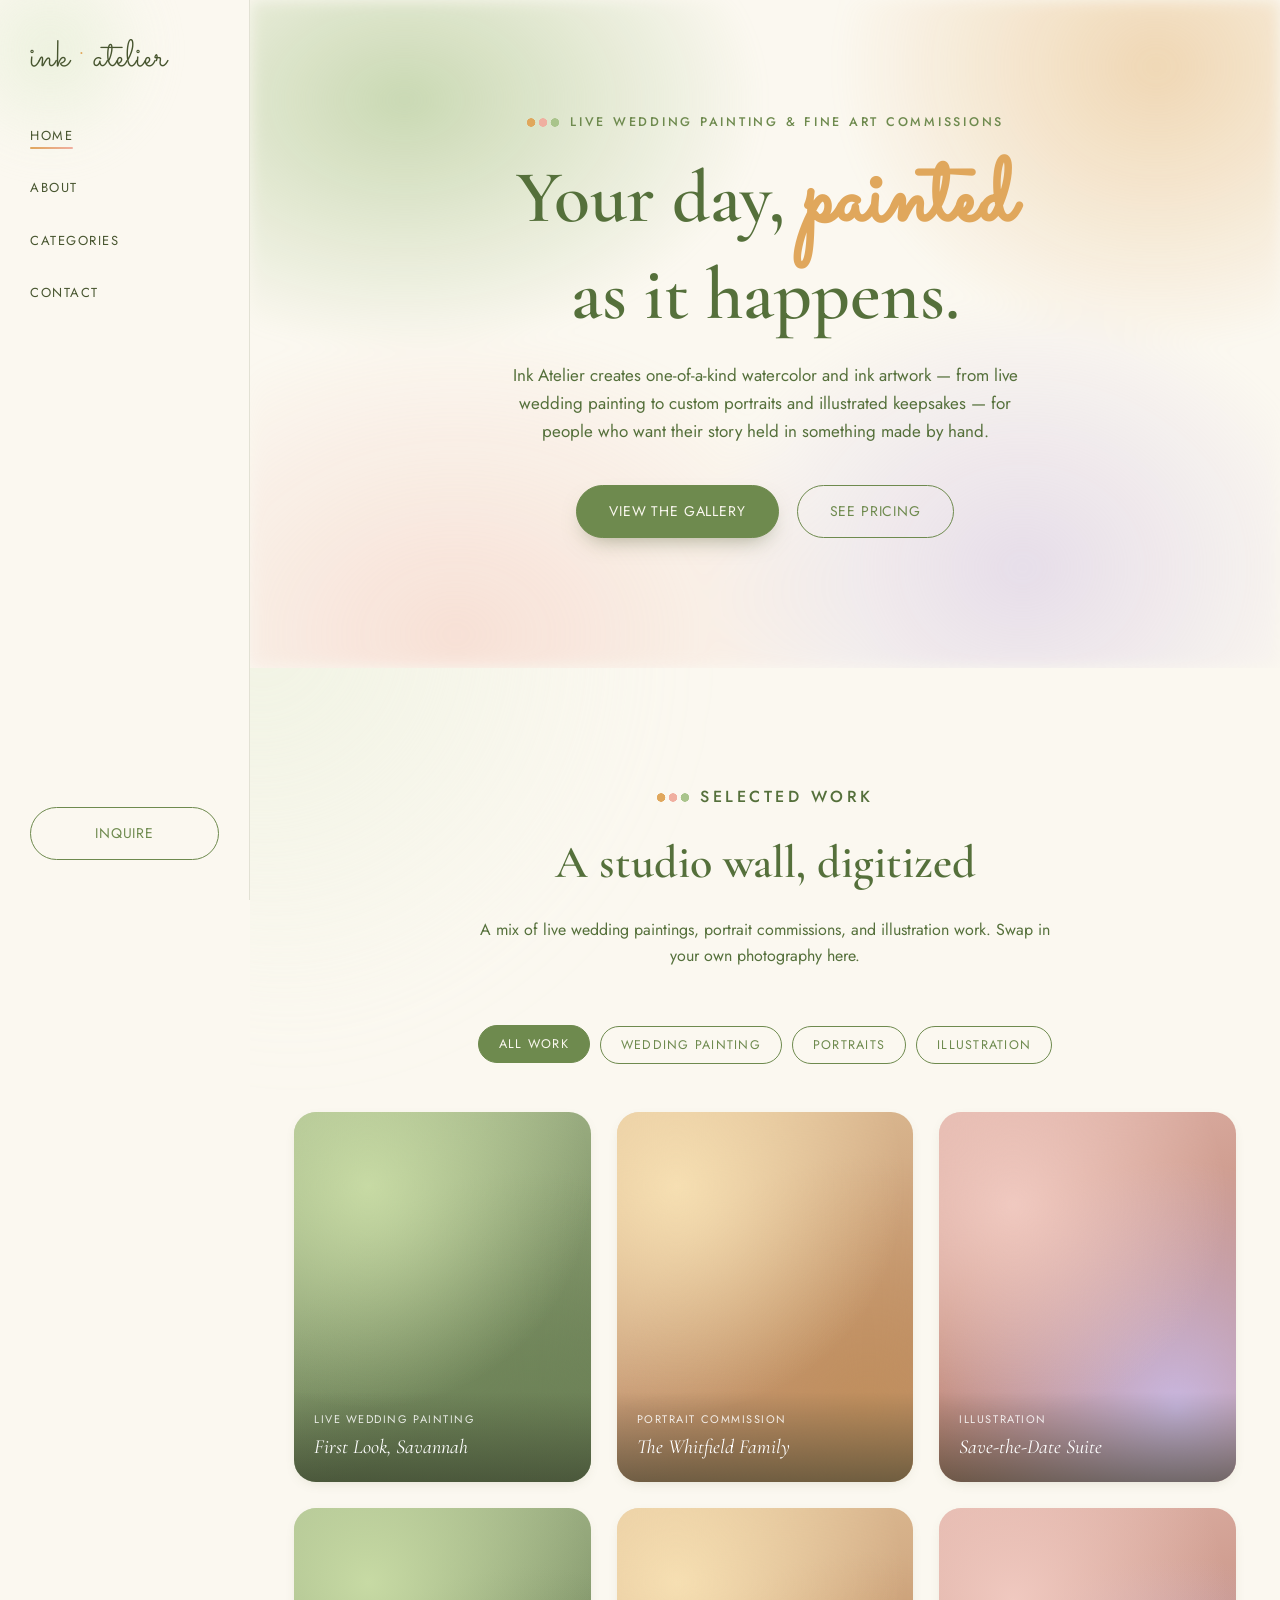
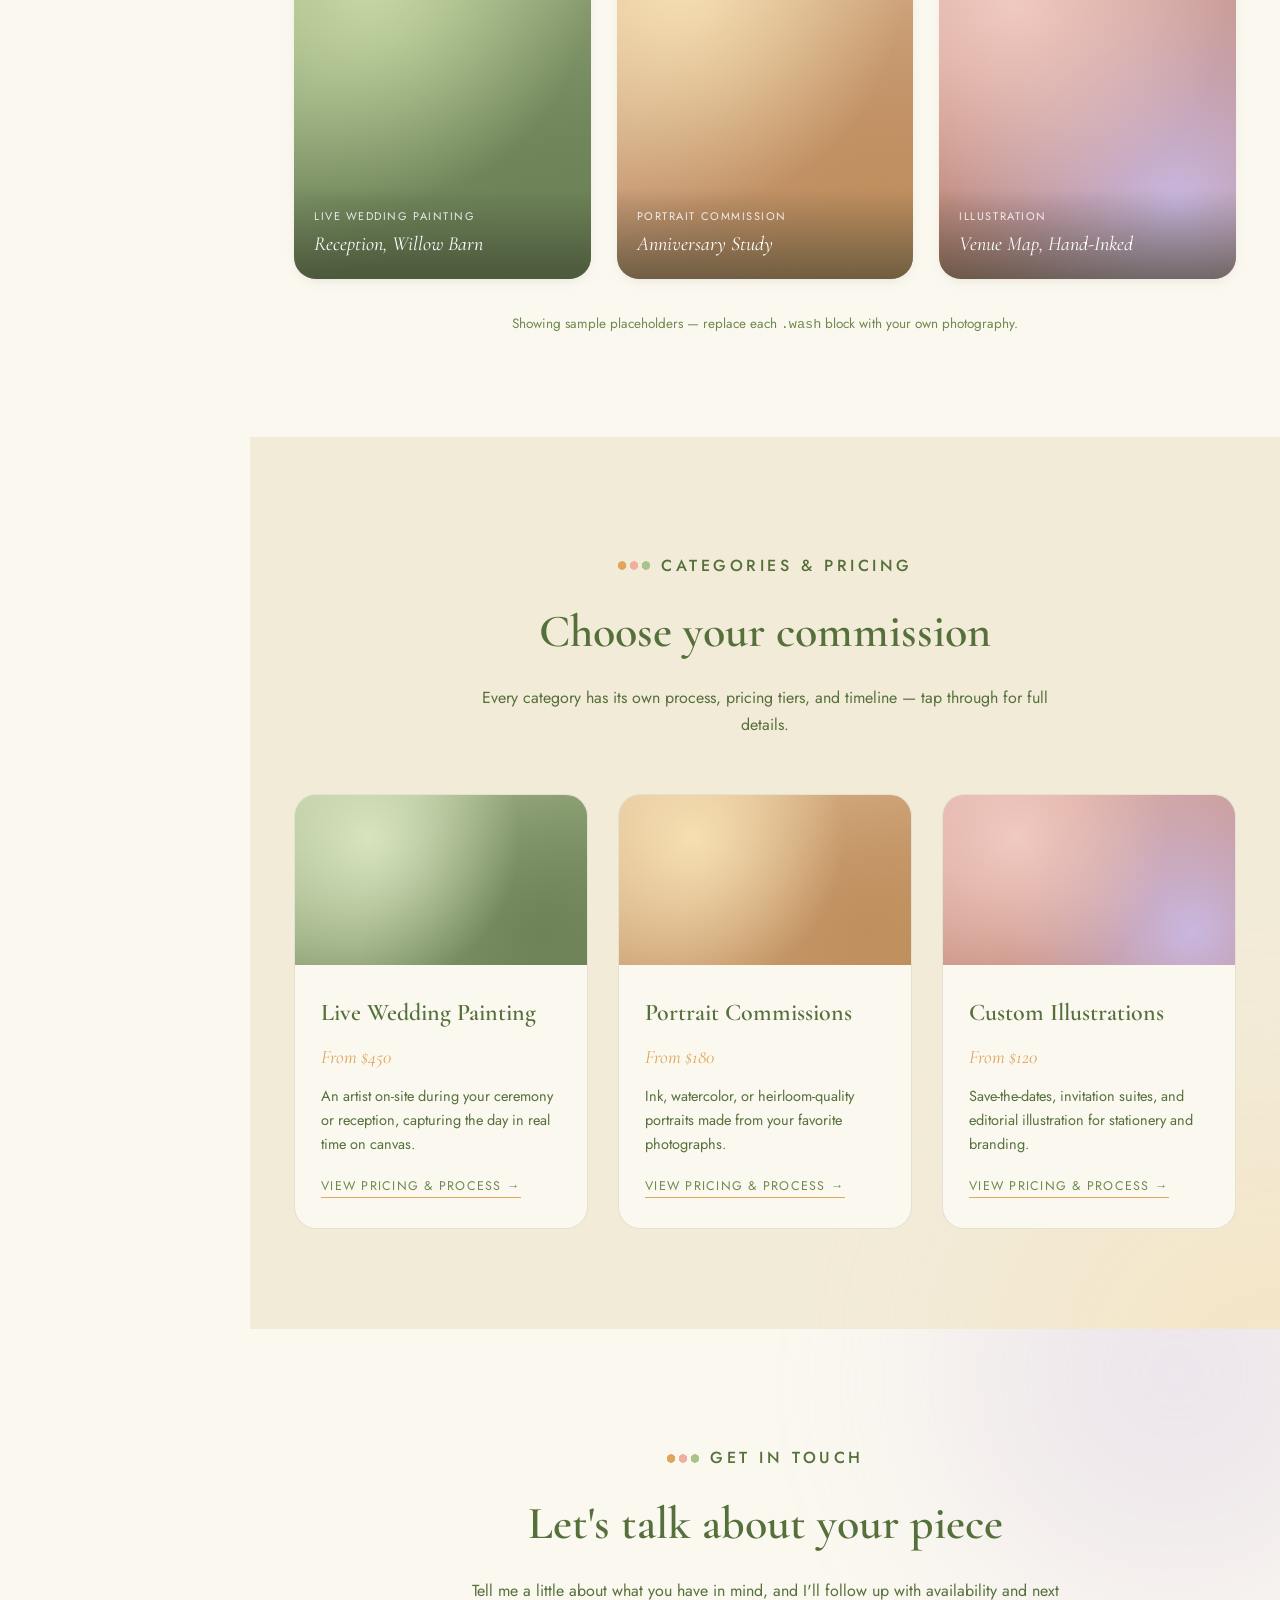
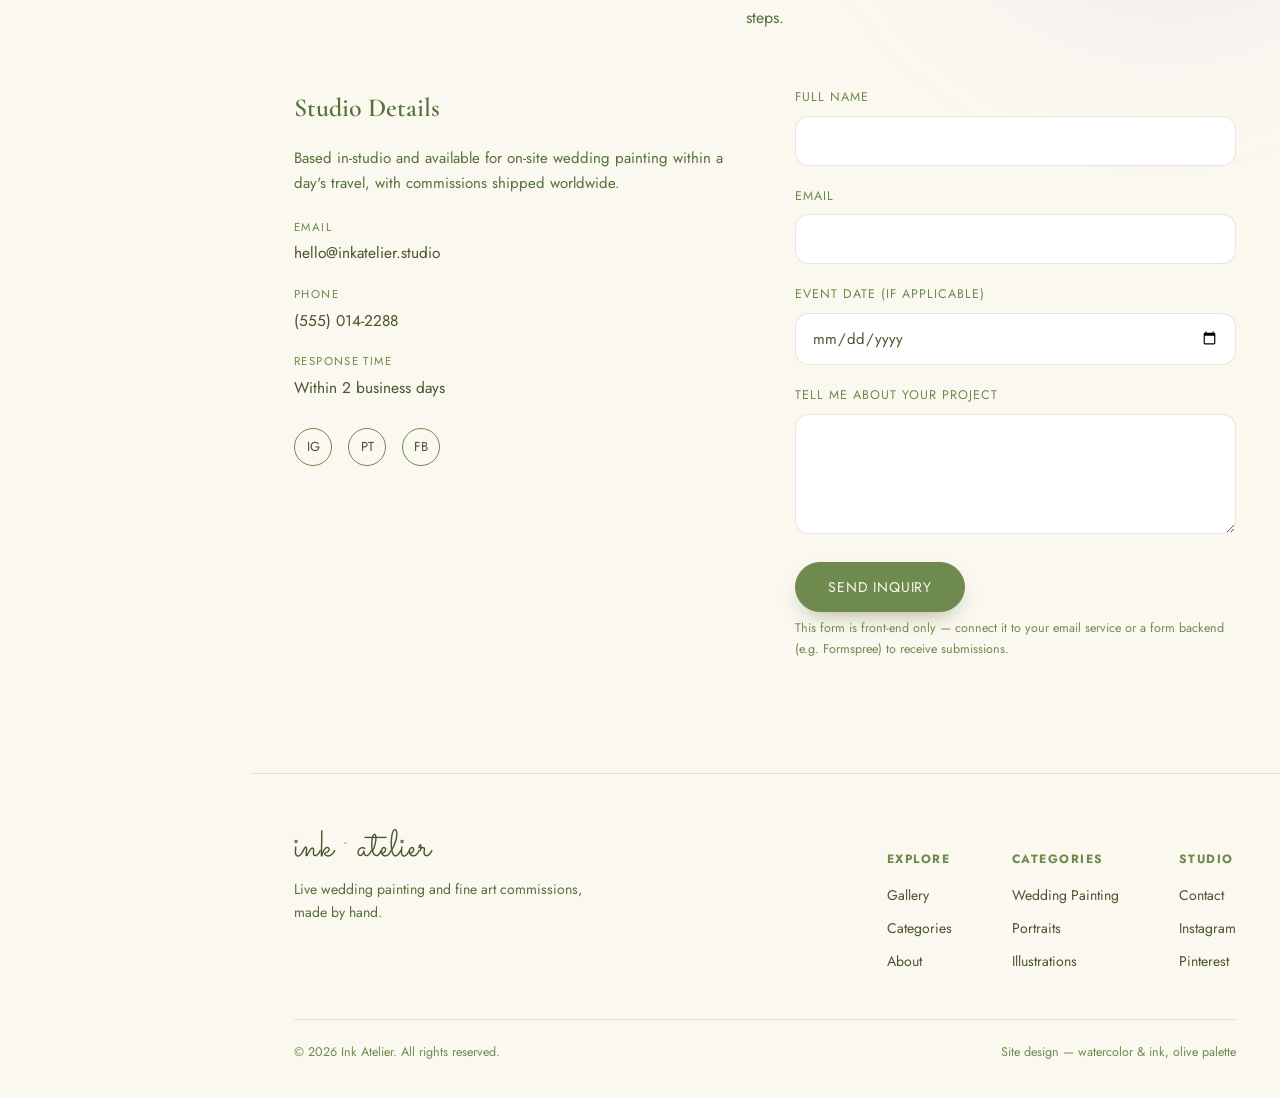
==== index.html @ d0fe0f0a "first pages" ====
<!DOCTYPE html>
<html lang="en">
<head>
<meta charset="UTF-8">
<meta name="viewport" content="width=device-width, initial-scale=1.0">
<title>Ink Atelier — Wedding Painting &amp; Custom Art Commissions</title>
<meta name="description" content="Live wedding painting and custom art commissions. Watercolor, portrait, and illustration work by Ink Atelier.">
<link rel="preconnect" href="https://fonts.googleapis.com">
<link rel="preconnect" href="https://fonts.gstatic.com" crossorigin>
<link href="https://fonts.googleapis.com/css2?family=Sacramento&family=Cormorant+Garamond:ital,wght@0,500;0,600;1,500;1,600&family=Jost:wght@400;500;600&display=swap" rel="stylesheet">
<link rel="stylesheet" href="style.css">
</head>
<body>

<nav class="site-nav">
  <div class="nav-top">
    <a href="index.html" class="logo">ink<span>&nbsp;·&nbsp;</span>atelier</a>
    <button class="nav-toggle" aria-label="Toggle menu" aria-expanded="false">
      <span></span><span></span><span></span>
    </button>
    <ul class="nav-links">
      <li><a href="index.html" class="active">Home</a></li>
      <li><a href="about.html">About</a></li>
      <li><a href="index.html#categories">Categories</a></li>
      <li><a href="index.html#contact">Contact</a></li>
    </ul>
  </div>
  <div class="nav-bottom">
    <a href="index.html#contact" class="btn btn-ghost nav-cta">Inquire</a>
  </div>
</nav>

<!-- ============ HERO ============ -->
<header class="hero">
  <div class="hero-wash"></div>
  <div class="wrap">
    <p class="eyebrow hero-eyebrow">Live Wedding Painting &amp; Fine Art Commissions</p>
    <h1>Your day, <span class="italic">painted</span><br>as it happens.</h1>
    <p class="lede">Ink Atelier creates one-of-a-kind watercolor and ink artwork — from live wedding painting to custom portraits and illustrated keepsakes — for people who want their story held in something made by hand.</p>
    <div class="hero-ctas">
      <a href="#gallery" class="btn btn-primary">View the Gallery</a>
      <a href="#categories" class="btn btn-ghost">See Pricing</a>
    </div>
  </div>
</header>

<!-- ============ GALLERY ============ -->
<section class="section" id="gallery">
  <div class="wrap">
    <div class="section-head">
      <p class="eyebrow">Selected Work</p>
      <h2>A studio wall, digitized</h2>
      <p>A mix of live wedding paintings, portrait commissions, and illustration work. Swap in your own photography here.</p>
    </div>

    <div class="filter-row">
      <button class="filter-btn active" data-filter="all">All Work</button>
      <button class="filter-btn" data-filter="wedding">Wedding Painting</button>
      <button class="filter-btn" data-filter="portrait">Portraits</button>
      <button class="filter-btn" data-filter="illustration">Illustration</button>
    </div>

    <div class="gallery-grid">
      <div class="gallery-item" data-cat="wedding"><div class="wash"></div><div class="gallery-caption"><span class="cat">Live Wedding Painting</span><span class="title">First Look, Savannah</span></div></div>
      <div class="gallery-item" data-cat="portrait"><div class="wash"></div><div class="gallery-caption"><span class="cat">Portrait Commission</span><span class="title">The Whitfield Family</span></div></div>
      <div class="gallery-item" data-cat="illustration"><div class="wash"></div><div class="gallery-caption"><span class="cat">Illustration</span><span class="title">Save-the-Date Suite</span></div></div>
      <div class="gallery-item" data-cat="wedding"><div class="wash"></div><div class="gallery-caption"><span class="cat">Live Wedding Painting</span><span class="title">Reception, Willow Barn</span></div></div>
      <div class="gallery-item" data-cat="portrait"><div class="wash"></div><div class="gallery-caption"><span class="cat">Portrait Commission</span><span class="title">Anniversary Study</span></div></div>
      <div class="gallery-item" data-cat="illustration"><div class="wash"></div><div class="gallery-caption"><span class="cat">Illustration</span><span class="title">Venue Map, Hand-Inked</span></div></div>
    </div>
    <p class="gallery-note">Showing sample placeholders — replace each <code>.wash</code> block with your own photography.</p>
  </div>
</section>

<!-- ============ CATEGORIES / PRICING PREVIEW ============ -->
<section class="section alt" id="categories">
  <div class="wrap">
    <div class="section-head">
      <p class="eyebrow">Categories &amp; Pricing</p>
      <h2>Choose your commission</h2>
      <p>Every category has its own process, pricing tiers, and timeline — tap through for full details.</p>
    </div>

    <div class="cat-grid">
      <a class="cat-card" href="live-wedding-painting.html">
        <div class="banner wedding"></div>
        <div class="cat-body">
          <h3>Live Wedding Painting</h3>
          <p class="price">From $450</p>
          <p>An artist on-site during your ceremony or reception, capturing the day in real time on canvas.</p>
          <span class="cat-link">View Pricing &amp; Process →</span>
        </div>
      </a>
      <a class="cat-card" href="portrait-commissions.html">
        <div class="banner portrait"></div>
        <div class="cat-body">
          <h3>Portrait Commissions</h3>
          <p class="price">From $180</p>
          <p>Ink, watercolor, or heirloom-quality portraits made from your favorite photographs.</p>
          <span class="cat-link">View Pricing &amp; Process →</span>
        </div>
      </a>
      <a class="cat-card" href="custom-illustrations.html">
        <div class="banner illustration"></div>
        <div class="cat-body">
          <h3>Custom Illustrations</h3>
          <p class="price">From $120</p>
          <p>Save-the-dates, invitation suites, and editorial illustration for stationery and branding.</p>
          <span class="cat-link">View Pricing &amp; Process →</span>
        </div>
      </a>
    </div>
  </div>
</section>

<!-- ============ CONTACT ============ -->
<section class="section" id="contact">
  <div class="wrap">
    <div class="section-head">
      <p class="eyebrow">Get in Touch</p>
      <h2>Let's talk about your piece</h2>
      <p>Tell me a little about what you have in mind, and I'll follow up with availability and next steps.</p>
    </div>

    <div class="contact-grid">
      <div class="contact-info">
        <h3>Studio Details</h3>
        <p>Based in-studio and available for on-site wedding painting within a day's travel, with commissions shipped worldwide.</p>

        <div class="contact-detail">
          <span class="label">Email</span>
          <span class="val">hello@inkatelier.studio</span>
        </div>
        <div class="contact-detail">
          <span class="label">Phone</span>
          <span class="val">(555) 014-2288</span>
        </div>
        <div class="contact-detail">
          <span class="label">Response Time</span>
          <span class="val">Within 2 business days</span>
        </div>

        <div class="social-row">
          <a href="#" aria-label="Instagram">IG</a>
          <a href="#" aria-label="Pinterest">PT</a>
          <a href="#" aria-label="Facebook">FB</a>
        </div>
      </div>

      <form id="contactForm" novalidate>
        <div class="form-field">
          <label for="name">Full Name</label>
          <input type="text" id="name" name="name" required>
        </div>
        <div class="form-field">
          <label for="email">Email</label>
          <input type="email" id="email" name="email" required>
        </div>
        <div class="form-field">
          <label for="eventDate">Event Date (if applicable)</label>
          <input type="date" id="eventDate" name="eventDate">
        </div>
        <div class="form-field">
          <label for="message">Tell me about your project</label>
          <textarea id="message" name="message" required></textarea>
        </div>
        <button type="submit" class="btn btn-primary">Send Inquiry</button>
        <p class="form-note">This form is front-end only — connect it to your email service or a form backend (e.g. Formspree) to receive submissions.</p>
        <p id="formStatus" role="status"></p>
      </form>
    </div>
  </div>
</section>

<footer class="site-footer">
  <div class="wrap">
    <div class="footer-grid">
      <div>
        <a href="index.html" class="logo">ink<span>&nbsp;·&nbsp;</span>atelier</a>
        <p class="footer-tagline">Live wedding painting and fine art commissions, made by hand.</p>
      </div>
      <div class="footer-links">
        <div class="footer-col">
          <h5>Explore</h5>
          <a href="index.html#gallery">Gallery</a>
          <a href="index.html#categories">Categories</a>
          <a href="about.html">About</a>
        </div>
        <div class="footer-col">
          <h5>Categories</h5>
          <a href="live-wedding-painting.html">Wedding Painting</a>
          <a href="portrait-commissions.html">Portraits</a>
          <a href="custom-illustrations.html">Illustrations</a>
        </div>
        <div class="footer-col">
          <h5>Studio</h5>
          <a href="index.html#contact">Contact</a>
          <a href="#">Instagram</a>
          <a href="#">Pinterest</a>
        </div>
      </div>
    </div>
    <div class="footer-bottom">
      <span>© 2026 Ink Atelier. All rights reserved.</span>
      <span>Site design — watercolor &amp; ink, olive palette</span>
    </div>
  </div>
</footer>

<script src="script.js"></script>
</body>
</html>
---- style.css ----
/* =========================================================
   INK ATELIER — shared stylesheet
   A lighter, more whimsical watercolor take: soft olive & sage,
   honeyed gold, blush and lavender washes, hand-lettered accents.
   ========================================================= */

:root{
  --paper:        #FBF8F0;
  --paper-deep:   #F2EBD8;
  --ink:          #47552F;
  --olive:        #6E8A4E;
  --olive-dark:   #55703B;
  --sage:         #A9C48B;
  --sage-pale:    #E7EFD8;
  --gold:         #E0A75C;
  --gold-pale:    #F6DFB2;
  --blush:        #F0AFA0;
  --lavender:     #C9B7E0;
  --line:         rgba(71,85,47,0.14);
  --shadow-rgb:   90,100,60;

  --font-display: 'Cormorant Garamond', 'Times New Roman', serif;
  --font-script:  'Sacramento', cursive;
  --font-body:    'Jost', 'Helvetica Neue', Arial, sans-serif;

  --radius: 22px;
  --max-w: 1100px;
}

*,*::before,*::after{ box-sizing:border-box; }
html{ scroll-behavior:smooth; }
@media (prefers-reduced-motion: reduce){
  html{ scroll-behavior:auto; }
  *,*::before,*::after{ animation-duration:0.001ms !important; animation-iteration-count:1 !important; transition-duration:0.001ms !important; scroll-behavior:auto !important; }
}

body{
  margin:0;
  background:var(--paper);
  color:var(--ink);
  font-family:var(--font-body);
  font-size:16px;
  line-height:1.65;
  -webkit-font-smoothing:antialiased;
}

img{ max-width:100%; display:block; }
a{ color:inherit; text-decoration:none; }
ul{ margin:0; padding:0; list-style:none; }
h1,h2,h3,h4{ font-family:var(--font-display); font-weight:600; margin:0; color:var(--olive-dark); }
p{ margin:0; }

:focus-visible{
  outline:2px solid var(--gold);
  outline-offset:3px;
}

.wrap{
  max-width:var(--max-w);
  margin:0 auto;
  padding:0 44px;
  position:relative;
  z-index:1;
}

.eyebrow{
  font-family:var(--font-body);
  font-size:12.5px;
  letter-spacing:0.22em;
  text-transform:uppercase;
  color:var(--olive);
  font-weight:500;
  display:inline-flex;
  align-items:center;
}
.eyebrow::before{
  content:"";
  display:inline-block;
  width:34px; height:11px;
  margin-right:10px;
  flex-shrink:0;
  background:
    radial-gradient(circle at 15% 50%, var(--gold) 0 4px, transparent 4.5px),
    radial-gradient(circle at 50% 50%, var(--blush) 0 4px, transparent 4.5px),
    radial-gradient(circle at 85% 50%, var(--sage) 0 4px, transparent 4.5px);
}

/* whimsical hand-lettered emphasis, used inside headlines */
.italic{
  font-family:var(--font-script);
  font-style:normal;
  color:var(--gold);
  font-size:1.3em;
}

/* ---------- buttons ---------- */
.btn{
  display:inline-flex;
  align-items:center;
  gap:8px;
  padding:14px 32px;
  font-family:var(--font-body);
  font-size:14px;
  letter-spacing:0.06em;
  text-transform:uppercase;
  border-radius:999px;
  border:1.5px solid var(--olive);
  cursor:pointer;
  transition:background .25s ease, color .25s ease, transform .2s ease, box-shadow .25s ease;
}
.btn-primary{
  background:var(--olive);
  color:var(--paper);
  box-shadow:0 10px 22px -10px rgba(var(--shadow-rgb),0.55);
}
.btn-primary:hover{ background:var(--olive-dark); transform:translateY(-2px) rotate(-0.5deg); }
.btn-ghost{
  background:transparent;
  color:var(--olive);
}
.btn-ghost:hover{ background:var(--olive); color:var(--paper); transform:translateY(-2px) rotate(0.5deg); }

/* ---------- watercolor blob decorations ---------- */
.blob{
  position:absolute;
  pointer-events:none;
  filter:blur(2px);
  opacity:0.55;
  z-index:0;
}

/* ambient watercolor washes behind every section, no markup needed */
.section{ padding:100px 0; position:relative; overflow:hidden; }
.section.alt{ background:var(--paper-deep); }
.section::before{
  content:"";
  position:absolute;
  width:560px; height:560px;
  border-radius:50%;
  filter:blur(60px);
  z-index:0;
  pointer-events:none;
  opacity:0.55;
}
.section:nth-of-type(3n+1)::before{
  top:-200px; left:-160px;
  background:radial-gradient(circle at 30% 30%, var(--sage-pale), transparent 70%);
}
.section:nth-of-type(3n+2)::before{
  bottom:-220px; right:-160px;
  background:radial-gradient(circle at 70% 70%, var(--gold-pale), transparent 70%);
}
.section:nth-of-type(3n)::before{
  top:-180px; right:-120px;
  background:radial-gradient(circle at 60% 40%, var(--lavender), transparent 72%);
  opacity:0.35;
}

/* ---------- brush divider (signature element) ---------- */
.brush-divider{
  width:100%;
  max-width:220px;
  height:18px;
  margin:26px auto;
  display:block;
}
.brush-divider path{ stroke:url(#brushGradient); stroke:var(--gold); }
.brush-divider.left{ margin-left:0; }

/* ---------- nav (fixed left sidebar on desktop/tablet) ---------- */
.site-nav{
  position:fixed;
  top:0; left:0; bottom:0;
  width:var(--nav-w, 250px);
  z-index:50;
  background:var(--paper);
  border-right:1px solid var(--line);
  display:flex;
  flex-direction:column;
  justify-content:space-between;
  padding:40px 30px;
  overflow-y:auto;
}
.site-nav::before{
  content:"";
  position:absolute; top:-60px; left:-60px;
  width:220px; height:220px; border-radius:50%;
  background:radial-gradient(circle, var(--sage-pale), transparent 70%);
  filter:blur(20px);
  opacity:0.8;
  pointer-events:none;
}
.nav-top{ display:flex; flex-direction:column; gap:44px; position:relative; z-index:1; }
.logo{
  font-family:var(--font-script);
  font-size:38px;
  font-weight:400;
  color:var(--ink);
  letter-spacing:0.01em;
  line-height:1;
}
.logo span{ color:var(--gold); }
.nav-links{
  display:flex;
  flex-direction:column;
  gap:26px;
  align-items:flex-start;
}
.nav-links a{
  font-size:13px;
  letter-spacing:0.12em;
  text-transform:uppercase;
  color:var(--ink);
  position:relative;
  padding-bottom:4px;
}
.nav-links a::after{
  content:"";
  position:absolute; left:0; right:0; bottom:0;
  height:2px; background:linear-gradient(90deg, var(--gold), var(--blush));
  border-radius:2px;
  transform:scaleX(0); transform-origin:left;
  transition:transform .3s ease;
}
.nav-links a:hover::after, .nav-links a.active::after{ transform:scaleX(1); }
.nav-bottom{ display:flex; position:relative; z-index:1; }
.nav-cta{ width:100%; justify-content:center; }
.nav-toggle{ display:none; }

/* push page content clear of the fixed sidebar */
body{ padding-left:var(--nav-w, 250px); }

@media (max-width:900px){
  :root{ --nav-w:210px; }
}

@media (max-width:760px){
  body{ padding-left:0; padding-top:76px; }
  .site-nav{
    top:0; left:0; right:0; bottom:auto;
    width:100%; height:auto;
    flex-direction:row;
    align-items:center;
    justify-content:space-between;
    padding:18px 24px;
    border-right:none;
    border-bottom:1px solid var(--line);
  }
  .nav-top{ flex-direction:row; align-items:center; gap:0; width:100%; justify-content:space-between; }
  .nav-links{
    position:absolute; top:100%; left:0; right:0;
    background:var(--paper);
    flex-direction:column;
    gap:0;
    align-items:stretch;
    border-bottom:1px solid var(--line);
    display:none;
  }
  .nav-links.open{ display:flex; }
  .nav-links a{ width:100%; padding:16px 24px; border-top:1px solid var(--line); }
  .nav-toggle{
    display:inline-flex; background:none; border:none; cursor:pointer;
    flex-direction:column; gap:5px; padding:6px;
  }
  .nav-toggle span{ width:22px; height:1.5px; background:var(--ink); display:block; }
  .nav-bottom{ display:none; }
}

/* ---------- hero watercolor wash ---------- */
.hero-wash{
  position:absolute; inset:0; z-index:0;
  background:
    radial-gradient(ellipse 600px 420px at 15% 15%, rgba(169,196,139,0.6), transparent 60%),
    radial-gradient(ellipse 520px 460px at 88% 10%, rgba(224,167,92,0.4), transparent 62%),
    radial-gradient(ellipse 520px 440px at 75% 85%, rgba(201,183,224,0.4), transparent 62%),
    radial-gradient(ellipse 620px 480px at 20% 95%, rgba(240,175,160,0.32), transparent 65%);
  filter:blur(8px);
}
.hero-small .hero-wash{
  background:
    radial-gradient(ellipse 480px 360px at 80% 10%, rgba(169,196,139,0.5), transparent 60%),
    radial-gradient(ellipse 440px 380px at 10% 90%, rgba(224,167,92,0.35), transparent 62%),
    radial-gradient(ellipse 380px 320px at 60% 100%, rgba(201,183,224,0.3), transparent 65%);
}

/* ---------- hero ---------- */
.hero{
  position:relative;
  overflow:hidden;
  padding:110px 0 130px;
  text-align:center;
  isolation:isolate;
}
.hero .wrap{ position:relative; z-index:1; }
.hero-eyebrow{ margin-bottom:18px; justify-content:center; }
.hero h1{
  font-size:clamp(40px, 6vw, 74px);
  line-height:1.08;
  max-width:780px;
  margin:0 auto 26px;
}
.hero p.lede{
  max-width:540px;
  margin:0 auto 40px;
  font-size:17px;
  color:var(--olive-dark);
}
.hero-ctas{ display:flex; gap:18px; justify-content:center; flex-wrap:wrap; }

.hero-small{
  padding:70px 0 60px;
  text-align:center;
}
.hero-small h1{ font-size:clamp(34px,5vw,54px); }

/* ---------- section shell ---------- */
.section-head{ text-align:center; max-width:600px; margin:0 auto 56px; }
.section-head h2{ font-size:clamp(30px,4vw,46px); margin-top:14px; }
.section-head p{ margin-top:16px; color:var(--olive-dark); font-size:16px; }

/* ---------- gallery ---------- */
.filter-row{
  display:flex; gap:10px; justify-content:center; flex-wrap:wrap;
  margin-bottom:48px;
}
.filter-btn{
  font-family:var(--font-body);
  font-size:12.5px; letter-spacing:0.1em; text-transform:uppercase;
  padding:9px 20px; border:1.5px solid var(--olive); border-radius:999px;
  background:transparent; color:var(--olive); cursor:pointer;
  transition:background .2s ease, color .2s ease, transform .2s ease;
}
.filter-btn.active, .filter-btn:hover{ background:var(--olive); color:var(--paper); transform:translateY(-1px); }

.gallery-grid{
  display:grid;
  grid-template-columns:repeat(3, 1fr);
  gap:26px;
}
.gallery-item{
  position:relative;
  border-radius:var(--radius);
  overflow:hidden;
  aspect-ratio:4/5;
  display:flex; align-items:flex-end;
  transition:transform .35s ease, box-shadow .35s ease;
  box-shadow:0 4px 14px -6px rgba(var(--shadow-rgb),0.22);
}
.gallery-item:hover{ transform:translateY(-6px) rotate(-0.6deg); box-shadow:0 20px 32px -14px rgba(var(--shadow-rgb),0.32); }
.gallery-item .wash{
  position:absolute; inset:0;
}
.gallery-item .icon{
  position:absolute; top:50%; left:50%; transform:translate(-50%,-64%);
  width:64px; height:64px; opacity:0.85;
}
.gallery-caption{
  position:relative; z-index:1;
  width:100%;
  padding:18px 20px;
  background:linear-gradient(to top, rgba(46,53,36,0.55), transparent);
  color:#fff;
}
.gallery-caption .cat{
  display:block; font-size:11px; letter-spacing:0.14em; text-transform:uppercase;
  opacity:0.85; margin-bottom:3px;
}
.gallery-caption .title{ font-family:var(--font-display); font-size:20px; font-style:italic; }

.gallery-item[data-cat="wedding"] .wash{
  background:
    radial-gradient(circle at 25% 20%, #C7DAA4, transparent 60%),
    radial-gradient(circle at 80% 85%, #6E8358, transparent 65%),
    linear-gradient(160deg,#A9BB8E, #6E8358 80%);
}
.gallery-item[data-cat="portrait"] .wash{
  background:
    radial-gradient(circle at 20% 20%, #F6DFB2, transparent 60%),
    radial-gradient(circle at 85% 80%, #C08F5E, transparent 65%),
    linear-gradient(160deg, #E1C299, #C08F6B 80%);
}
.gallery-item[data-cat="illustration"] .wash{
  background:
    radial-gradient(circle at 25% 25%, #F0C9C0, transparent 60%),
    radial-gradient(circle at 80% 80%, #C9B7E0, transparent 65%),
    linear-gradient(160deg, #E1B5AA, #B98070 80%);
}

.gallery-note{
  text-align:center; margin-top:34px; font-size:13.5px; color:var(--olive);
}

/* ---------- category preview cards (home) ---------- */
.cat-grid{
  display:grid;
  grid-template-columns:repeat(3, 1fr);
  gap:30px;
}
.cat-card{
  display:block;
  background:var(--paper);
  border:1px solid var(--line);
  border-radius:var(--radius);
  overflow:hidden;
  transition:transform .3s ease, box-shadow .3s ease;
}
.cat-card:hover{ transform:translateY(-5px) rotate(-0.4deg); box-shadow:0 22px 36px -18px rgba(var(--shadow-rgb),0.3); }
.cat-card .banner{ height:170px; position:relative; }
.cat-card .banner.wedding{
  background:
    radial-gradient(circle at 25% 25%, #D7E4BE, transparent 60%),
    radial-gradient(circle at 85% 80%, #6E8358, transparent 65%),
    linear-gradient(150deg,#B9C79E,#70895A);
}
.cat-card .banner.portrait{
  background:
    radial-gradient(circle at 25% 25%, #F6DFB2, transparent 60%),
    radial-gradient(circle at 85% 80%, #C08F5E, transparent 65%),
    linear-gradient(150deg,#E1C299,#C08F5E);
}
.cat-card .banner.illustration{
  background:
    radial-gradient(circle at 25% 25%, #F0C9C0, transparent 60%),
    radial-gradient(circle at 85% 80%, #C9B7E0, transparent 65%),
    linear-gradient(150deg,#E1B5AA,#BD7F6F);
}
.cat-body{ padding:28px 26px 30px; text-align:left; }
.cat-body .price{ font-family:var(--font-display); font-style:italic; color:var(--gold); font-size:19px; margin:8px 0 12px; }
.cat-body h3{ font-size:24px; }
.cat-body p{ font-size:14.5px; color:var(--olive-dark); margin-bottom:16px; }
.cat-link{ font-size:12.5px; letter-spacing:0.1em; text-transform:uppercase; color:var(--olive); border-bottom:1px solid var(--gold); padding-bottom:2px; }

/* ---------- pricing tiers (category pages) ---------- */
.tier-grid{
  display:grid;
  grid-template-columns:repeat(3,1fr);
  gap:28px;
}
.tier-card{
  background:var(--paper);
  border:1px solid var(--line);
  border-radius:var(--radius);
  padding:38px 30px;
  display:flex; flex-direction:column;
  text-align:left;
  transition:transform .3s ease, box-shadow .3s ease;
}
.tier-card:hover{ transform:translateY(-4px); box-shadow:0 18px 30px -18px rgba(var(--shadow-rgb),0.28); }
.tier-card.featured{
  border-color:var(--olive);
  box-shadow:0 20px 34px -20px rgba(var(--shadow-rgb),0.35);
  position:relative;
}
.tier-card.featured::before{
  content:"Most Requested";
  position:absolute; top:-13px; left:30px;
  background:var(--olive); color:var(--paper);
  font-size:11px; letter-spacing:0.1em; text-transform:uppercase;
  padding:5px 14px; border-radius:999px;
}
.tier-name{ font-family:var(--font-display); font-style:italic; font-size:24px; margin-bottom:6px; }
.tier-price{ font-size:32px; font-family:var(--font-display); color:var(--gold); margin-bottom:18px; }
.tier-price sup{ font-size:15px; }
.tier-list{ margin-bottom:26px; flex-grow:1; }
.tier-list li{
  font-size:14.5px; padding:9px 0; border-top:1px solid var(--line); color:var(--olive-dark);
  display:flex; gap:10px;
}
.tier-list li::before{ content:"·"; color:var(--gold); font-size:20px; line-height:0.6; }
.tier-card .btn{ align-self:flex-start; }

/* ---------- how it works (steps) ---------- */
.steps{
  display:grid;
  grid-template-columns:repeat(5,1fr);
  gap:20px;
  counter-reset:step;
}
.step{ text-align:center; padding:0 8px; }
.step-num{
  width:46px; height:46px; margin:0 auto 18px;
  border:2px solid var(--olive);
  border-radius:50%;
  display:flex; align-items:center; justify-content:center;
  font-family:var(--font-display); font-style:italic; color:var(--olive); font-size:18px;
  background:var(--paper);
}
.step:nth-child(5n+1) .step-num{ border-color:var(--olive); color:var(--olive-dark); }
.step:nth-child(5n+2) .step-num{ border-color:var(--gold); color:var(--gold); }
.step:nth-child(5n+3) .step-num{ border-color:var(--blush); color:#C97A65; }
.step:nth-child(5n+4) .step-num{ border-color:var(--sage); color:var(--olive); }
.step:nth-child(5n+5) .step-num{ border-color:var(--lavender); color:#8B6FAE; }
.step h4{ font-size:17px; margin-bottom:8px; }
.step p{ font-size:13.5px; color:var(--olive-dark); }

/* ---------- about page ---------- */
.about-grid{
  display:grid;
  grid-template-columns:0.85fr 1.15fr;
  gap:64px;
  align-items:center;
  text-align:left;
}
.portrait-frame{
  aspect-ratio:4/5;
  border-radius:var(--radius);
  background:
    radial-gradient(circle at 25% 20%, #D7E4BE, transparent 55%),
    radial-gradient(circle at 85% 85%, #6E8358, transparent 60%),
    linear-gradient(155deg,#CBD6B4,#8FA377 55%, #6E8358);
  position:relative;
  display:flex; align-items:center; justify-content:center;
}
.portrait-frame::after{
  content:"";
  position:absolute; bottom:-16px; right:-16px;
  width:64px; height:64px; border-radius:50%;
  background:radial-gradient(circle at 35% 35%, var(--gold-pale), var(--gold));
  box-shadow:0 8px 16px -6px rgba(var(--shadow-rgb),0.4);
}
.portrait-frame span{
  font-family:var(--font-display); font-style:italic; color:#fff; opacity:0.85; font-size:15px;
  padding:0 24px; text-align:center;
}
.about-copy p{ margin-bottom:18px; color:var(--olive-dark); font-size:16px; }
.pull-quote{
  font-family:var(--font-display); font-style:italic; font-size:clamp(24px,3vw,32px);
  color:var(--olive-dark); text-align:center; max-width:700px; margin:0 auto;
  line-height:1.4;
}
.timeline{ display:flex; flex-direction:column; gap:0; max-width:640px; margin:0 auto; text-align:left; }
.tl-item{ display:grid; grid-template-columns:110px 1fr; gap:26px; padding:22px 0; border-top:1px solid var(--line); }
.tl-item:last-child{ border-bottom:1px solid var(--line); }
.tl-year{ font-family:var(--font-script); color:var(--gold); font-size:28px; }
.tl-body h4{ font-size:16px; margin-bottom:4px; }
.tl-body p{ font-size:14px; color:var(--olive-dark); }

/* ---------- contact ---------- */
.contact-grid{
  display:grid;
  grid-template-columns:1fr 1fr;
  gap:60px;
  text-align:left;
}
.contact-info h3{ font-size:26px; margin-bottom:16px; }
.contact-info p{ color:var(--olive-dark); font-size:15px; margin-bottom:22px; }
.contact-detail{ margin-bottom:18px; }
.contact-detail .label{ display:block; font-size:11.5px; letter-spacing:0.12em; text-transform:uppercase; color:var(--olive); margin-bottom:4px; }
.contact-detail .val{ font-size:15.5px; }
.social-row{ display:flex; gap:16px; margin-top:26px; }
.social-row a{
  width:38px; height:38px; border:1.5px solid var(--olive); border-radius:50%;
  display:flex; align-items:center; justify-content:center; font-size:13px;
  transition:background .2s ease, color .2s ease, transform .2s ease;
}
.social-row a:hover{ background:var(--olive); color:var(--paper); transform:translateY(-2px); }

.form-field{ margin-bottom:20px; }
.form-field label{ display:block; font-size:12.5px; letter-spacing:0.08em; text-transform:uppercase; color:var(--olive); margin-bottom:8px; }
.form-field input, .form-field textarea{
  width:100%; padding:13px 16px; font-family:var(--font-body); font-size:15px;
  border:1.5px solid var(--line); border-radius:14px; background:#fff; color:var(--ink);
  transition:border-color .2s ease;
}
.form-field input:focus, .form-field textarea:focus{ border-color:var(--olive); outline:none; }
.form-field textarea{ resize:vertical; min-height:120px; }
.form-note{ font-size:12.5px; color:var(--olive); margin-top:6px; }
#formStatus{ font-size:14px; margin-top:14px; color:var(--olive-dark); }

/* ---------- CTA band ---------- */
.cta-band{
  text-align:center; padding:90px 0;
  background:var(--olive); color:var(--paper);
  position:relative; overflow:hidden;
}
.cta-band::before{
  content:"";
  position:absolute; inset:0;
  background:
    radial-gradient(circle at 15% 20%, rgba(255,255,255,0.12), transparent 55%),
    radial-gradient(circle at 85% 80%, rgba(255,255,255,0.1), transparent 55%);
  pointer-events:none;
}
.cta-band h2{ color:var(--paper); font-size:clamp(28px,4vw,42px); margin-bottom:22px; }
.cta-band .btn-primary{ background:var(--paper); color:var(--olive); border-color:var(--paper); }
.cta-band .btn-primary:hover{ background:var(--paper-deep); }

/* ---------- footer ---------- */
.site-footer{
  padding:56px 0 34px;
  border-top:1px solid var(--line);
}
.footer-grid{ display:flex; justify-content:space-between; align-items:flex-start; flex-wrap:wrap; gap:30px; margin-bottom:36px; }
.footer-tagline{ max-width:320px; font-size:14px; color:var(--olive-dark); margin-top:10px; }
.footer-links{ display:flex; gap:60px; flex-wrap:wrap; }
.footer-col h5{ font-size:12px; letter-spacing:0.12em; text-transform:uppercase; color:var(--olive); margin-bottom:14px; }
.footer-col a{ display:block; font-size:14px; margin-bottom:10px; color:var(--ink); }
.footer-bottom{ display:flex; justify-content:space-between; flex-wrap:wrap; gap:10px; font-size:12.5px; color:var(--olive); border-top:1px solid var(--line); padding-top:22px; }

/* ---------- scroll reveal ---------- */
.pre-reveal{ opacity:0; transform:translateY(18px); transition:opacity .7s ease, transform .7s ease; }
.pre-reveal.in-view{ opacity:1; transform:translateY(0); }

/* ---------- responsive ---------- */
@media (max-width:900px){
  .gallery-grid{ grid-template-columns:repeat(2,1fr); }
  .cat-grid{ grid-template-columns:1fr; }
  .tier-grid{ grid-template-columns:1fr; }
  .steps{ grid-template-columns:repeat(2,1fr); row-gap:36px; }
  .about-grid, .contact-grid{ grid-template-columns:1fr; }
  .nav-links{ gap:0; }
}
@media (max-width:600px){
  .wrap{ padding:0 20px; }
  .gallery-grid{ grid-template-columns:1fr; }
  .steps{ grid-template-columns:1fr; }
  .hero{ padding:80px 0 90px; }
  .section{ padding:70px 0; }
}
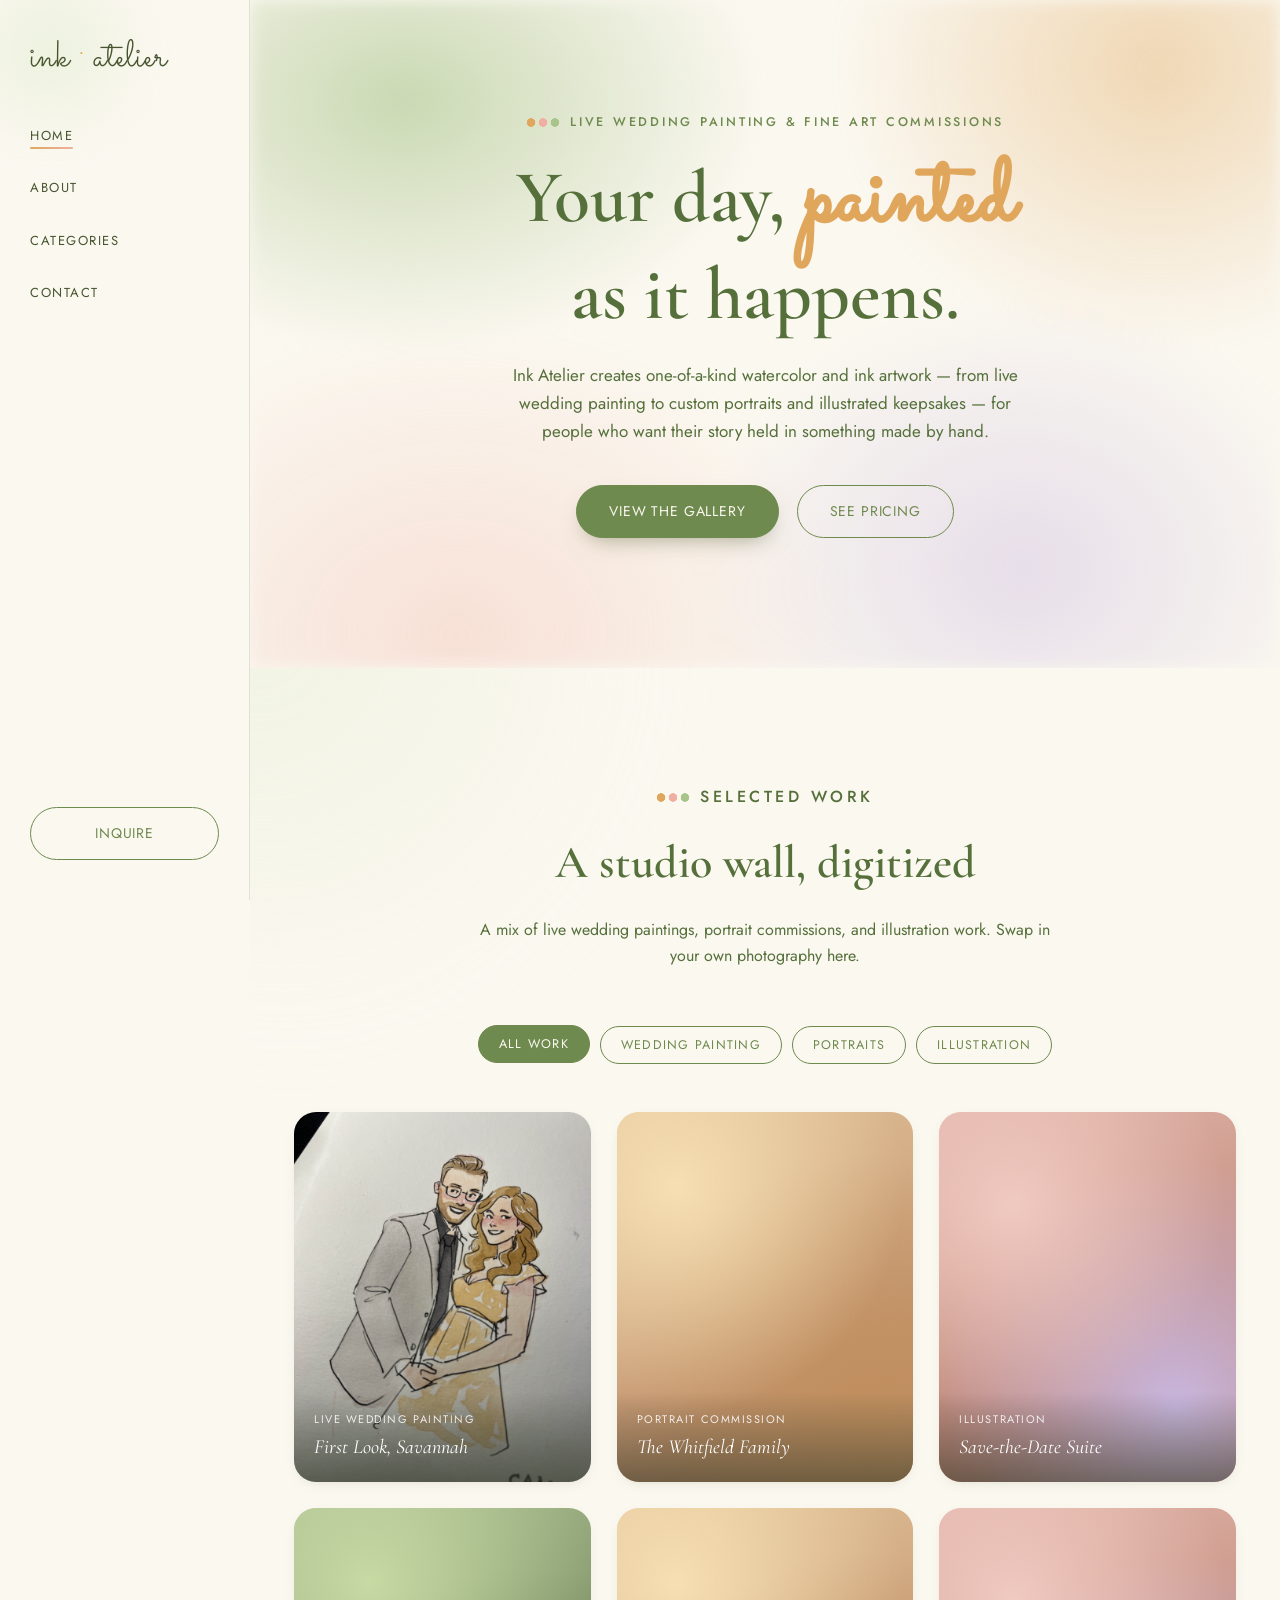
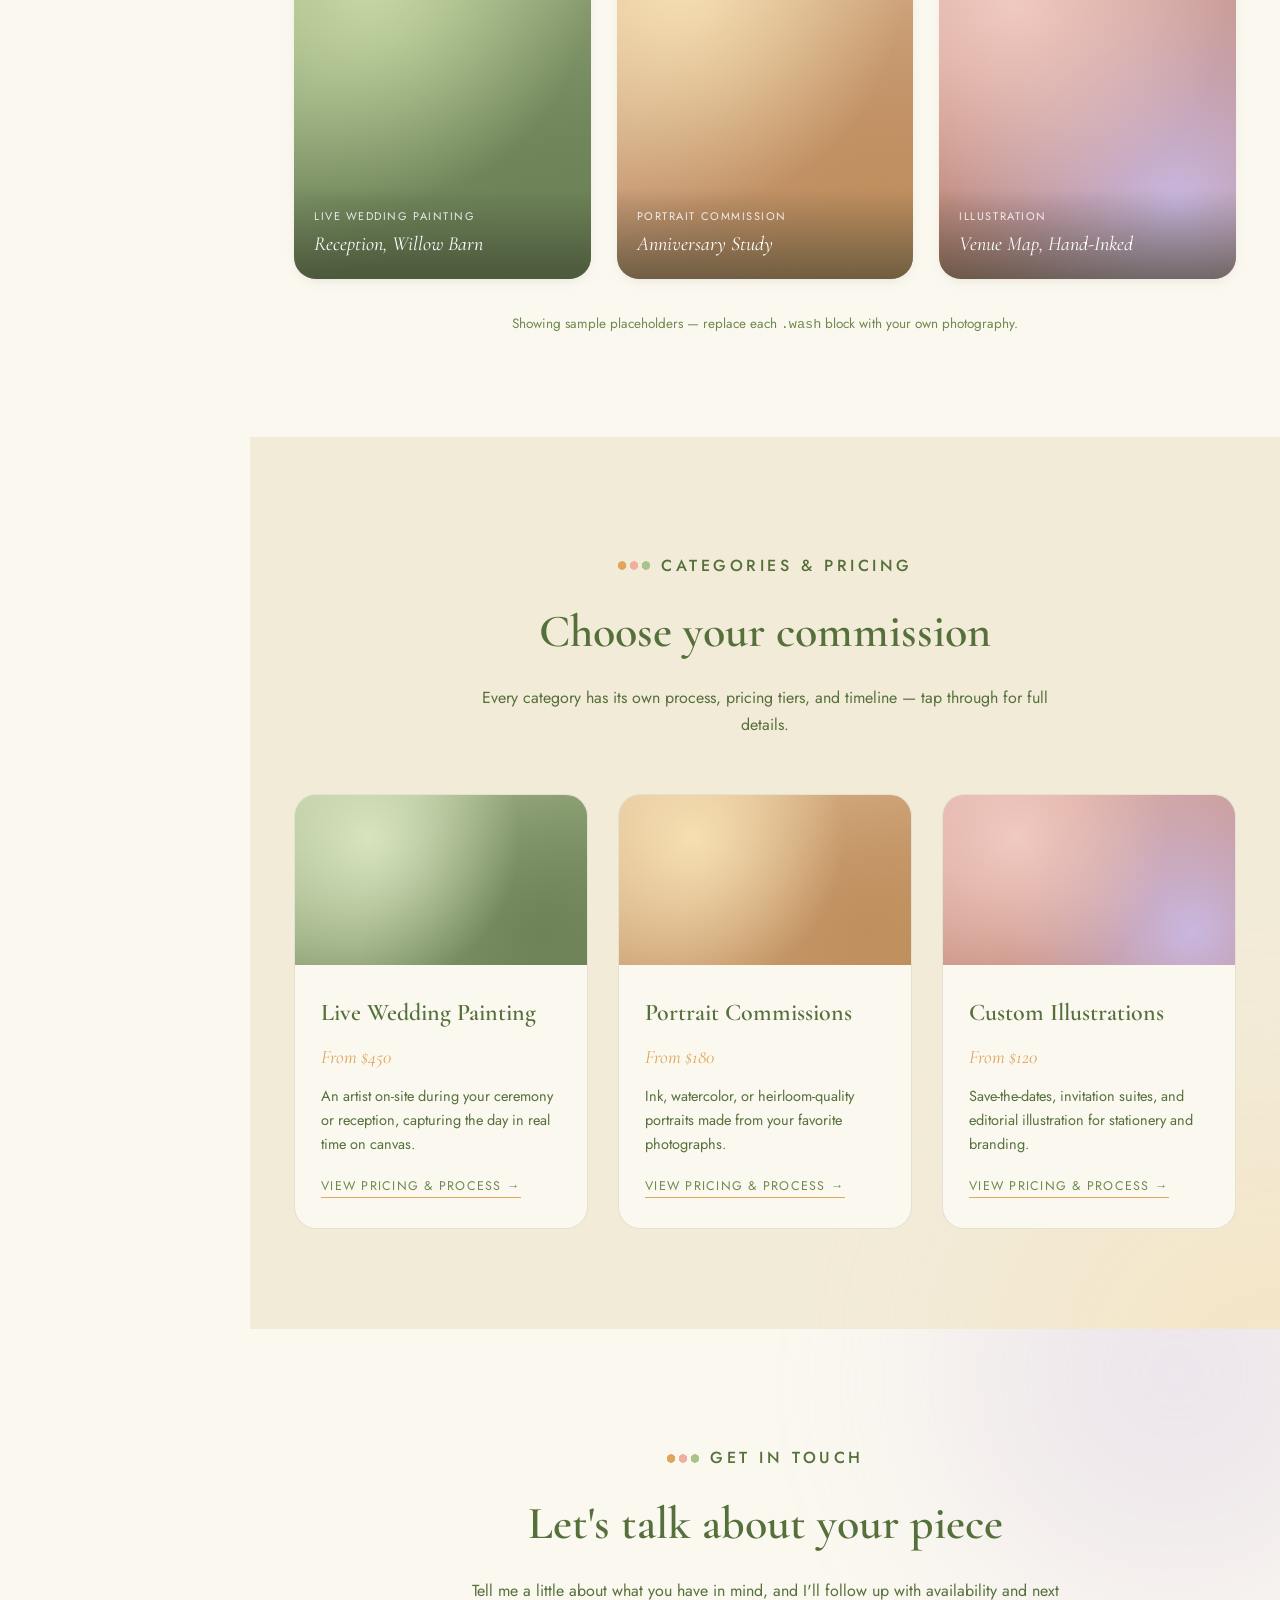
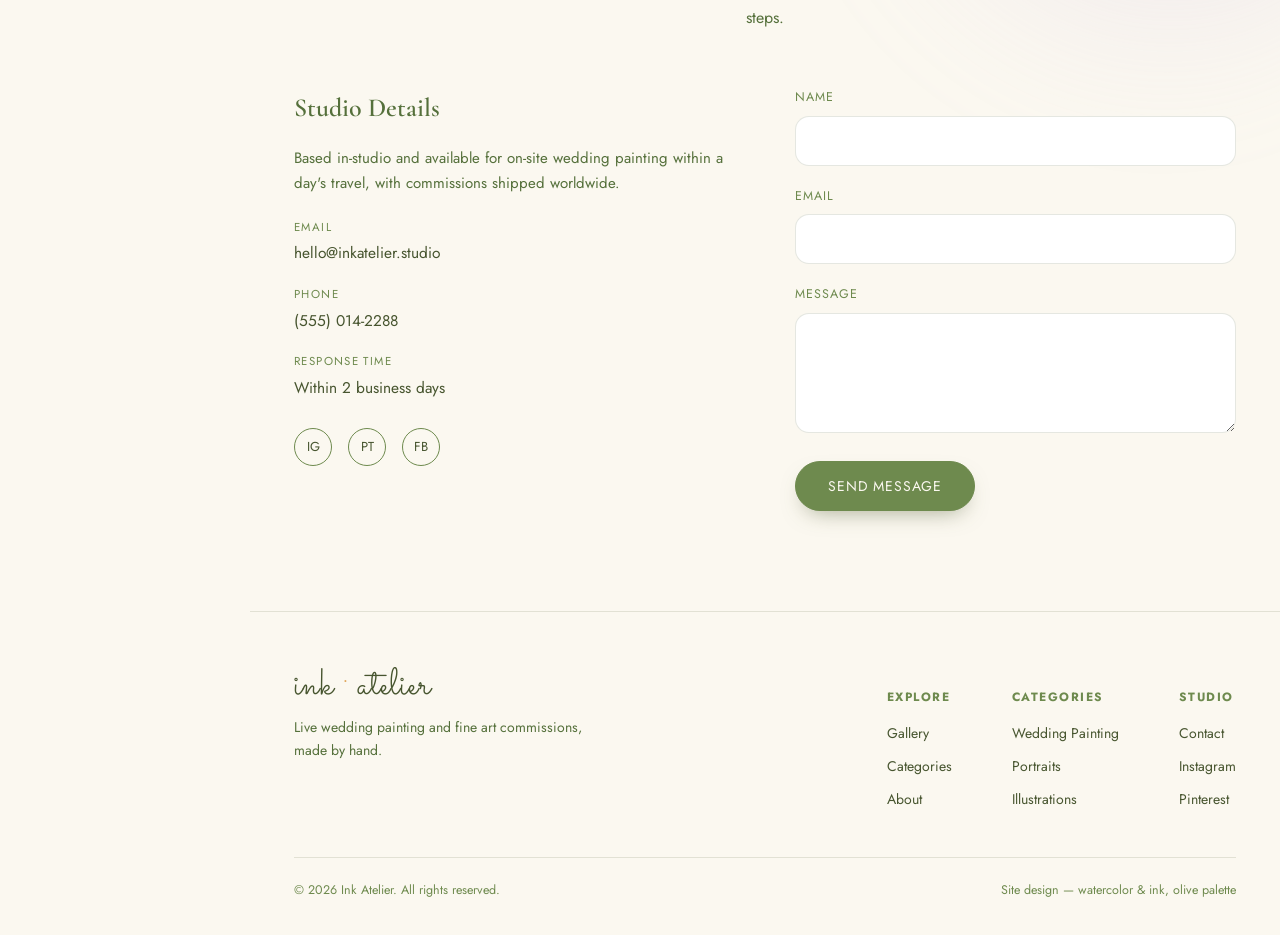
==== commit 0dadbffb: "added image and contact info forwarding" ====
--- a/index.html
+++ b/index.html
@@ -61,7 +61,7 @@
     </div>
 
     <div class="gallery-grid">
-      <div class="gallery-item" data-cat="wedding"><div class="wash"></div><div class="gallery-caption"><span class="cat">Live Wedding Painting</span><span class="title">First Look, Savannah</span></div></div>
+      <div class="gallery-item" data-cat="wedding"><img class="wash" src="images/1.jpg" alt="couple"><div class="gallery-caption"><span class="cat">Live Wedding Painting</span><span class="title">First Look, Savannah</span></div></div>
       <div class="gallery-item" data-cat="portrait"><div class="wash"></div><div class="gallery-caption"><span class="cat">Portrait Commission</span><span class="title">The Whitfield Family</span></div></div>
       <div class="gallery-item" data-cat="illustration"><div class="wash"></div><div class="gallery-caption"><span class="cat">Illustration</span><span class="title">Save-the-Date Suite</span></div></div>
       <div class="gallery-item" data-cat="wedding"><div class="wash"></div><div class="gallery-caption"><span class="cat">Live Wedding Painting</span><span class="title">Reception, Willow Barn</span></div></div>
@@ -71,6 +71,20 @@
     <p class="gallery-note">Showing sample placeholders — replace each <code>.wash</code> block with your own photography.</p>
   </div>
 </section>
+
+<!-- ============ LIGHTBOX ============ -->
+<div class="lightbox" id="lightbox" role="dialog" aria-modal="true" aria-label="Artwork preview" hidden>
+  <button class="lightbox-nav prev" id="lightboxPrev" aria-label="Previous artwork">&#8249;</button>
+  <div class="lightbox-frame">
+    <button class="lightbox-close" id="lightboxClose" aria-label="Close preview">&times;</button>
+    <div class="lightbox-wash" id="lightboxWash"></div>
+    <div class="lightbox-caption">
+      <span class="cat" id="lightboxCat"></span>
+      <span class="title" id="lightboxTitle"></span>
+    </div>
+  </div>
+  <button class="lightbox-nav next" id="lightboxNext" aria-label="Next artwork">&#8250;</button>
+</div>
 
 <!-- ============ CATEGORIES / PRICING PREVIEW ============ -->
 <section class="section alt" id="categories">
@@ -147,7 +161,7 @@
         </div>
       </div>
 
-      <form id="contactForm" novalidate>
+<!--       <form id="contactForm" novalidate>
         <div class="form-field">
           <label for="name">Full Name</label>
           <input type="text" id="name" name="name" required>
@@ -167,7 +181,22 @@
         <button type="submit" class="btn btn-primary">Send Inquiry</button>
         <p class="form-note">This form is front-end only — connect it to your email service or a form backend (e.g. Formspree) to receive submissions.</p>
         <p id="formStatus" role="status"></p>
-      </form>
+      </form> --><!-- Replace YOUR_DEPLOYED_URL with the URL you copied from Google Apps Script -->
+<form action="https://script.google.com/macros/s/AKfycby7xZGQAdoBsQdWuNzzFHmK2Uuzt8fKKCtdJZSqqMSHqQfymo3BkYIXmvtqj9M4Si9tpA/exec" method="POST">
+  <div class="form-field">
+    <label for="name">Name</label>
+    <input type="text" id="name" name="name" required>
+ </div>
+ <div class="form-field">
+    <label for="email">Email</label>
+    <input type="email" id="email" name="email" required>
+</div>
+<div class="form-field">
+    <label for="message">Message</label>
+    <textarea id="message" name="message" required></textarea>
+ </div>
+    <button type="submit"class="btn btn-primary">Send Message</button>
+</form>
     </div>
   </div>
 </section>
--- a/style.css
+++ b/style.css
@@ -164,7 +164,7 @@
   margin:26px auto;
   display:block;
 }
-.brush-divider path{ stroke:url(#brushGradient); stroke:var(--gold); }
+.brush-divider path{ stroke:var(--gold); }
 .brush-divider.left{ margin-left:0; }
 
 /* ---------- nav (fixed left sidebar on desktop/tablet) ---------- */
@@ -345,10 +345,15 @@
   display:flex; align-items:flex-end;
   transition:transform .35s ease, box-shadow .35s ease;
   box-shadow:0 4px 14px -6px rgba(var(--shadow-rgb),0.22);
+  cursor:pointer;
 }
 .gallery-item:hover{ transform:translateY(-6px) rotate(-0.6deg); box-shadow:0 20px 32px -14px rgba(var(--shadow-rgb),0.32); }
 .gallery-item .wash{
   position:absolute; inset:0;
+}
+img.wash, img.banner{
+  width:100%; height:100%;
+  object-fit:cover;
 }
 .gallery-item .icon{
   position:absolute; top:50%; left:50%; transform:translate(-50%,-64%);
@@ -388,6 +393,57 @@
 
 .gallery-note{
   text-align:center; margin-top:34px; font-size:13.5px; color:var(--olive);
+}
+
+/* ---------- lightbox (click a gallery piece to view it larger) ---------- */
+.lightbox{
+  position:fixed; inset:0; z-index:200;
+  background:rgba(46,53,36,0.88);
+  display:flex; align-items:center; justify-content:center;
+  padding:40px;
+}
+.lightbox[hidden]{ display:none; }
+.lightbox-frame{
+  position:relative;
+  width:min(640px, 88vw);
+  max-height:86vh;
+  aspect-ratio:4/5;
+  border-radius:var(--radius);
+  overflow:hidden;
+  box-shadow:0 30px 70px -20px rgba(0,0,0,0.55);
+}
+.lightbox-wash{ position:absolute; inset:0; background-size:cover; background-position:center; }
+.lightbox-caption{
+  position:absolute; left:0; right:0; bottom:0; z-index:1;
+  padding:26px 30px;
+  background:linear-gradient(to top, rgba(46,53,36,0.65), transparent);
+  color:#fff;
+}
+.lightbox-caption .cat{ display:block; font-size:12px; letter-spacing:0.16em; text-transform:uppercase; opacity:0.85; margin-bottom:4px; }
+.lightbox-caption .title{ font-family:var(--font-display); font-style:italic; font-size:26px; }
+.lightbox-close{
+  position:absolute; top:22px; right:26px; z-index:2;
+  width:40px; height:40px; border-radius:50%;
+  background:rgba(255,255,255,0.14); border:1px solid rgba(255,255,255,0.4);
+  color:#fff; font-size:20px; line-height:1; cursor:pointer;
+  display:flex; align-items:center; justify-content:center;
+  transition:background .2s ease;
+}
+.lightbox-close:hover{ background:rgba(255,255,255,0.28); }
+.lightbox-nav{
+  background:rgba(255,255,255,0.14); border:1px solid rgba(255,255,255,0.4);
+  color:#fff; font-size:22px; cursor:pointer; padding:0;
+  width:46px; height:46px; border-radius:50%;
+  display:flex; align-items:center; justify-content:center;
+  transition:background .2s ease;
+  flex-shrink:0;
+  margin:0 18px;
+}
+.lightbox-nav:hover{ background:rgba(255,255,255,0.28); }
+@media (max-width:600px){
+  .lightbox{ padding:16px; }
+  .lightbox-nav{ width:38px; height:38px; font-size:18px; margin:0 8px; }
+  .lightbox-close{ width:34px; height:34px; top:14px; right:14px; }
 }
 
 /* ---------- category preview cards (home) ---------- */
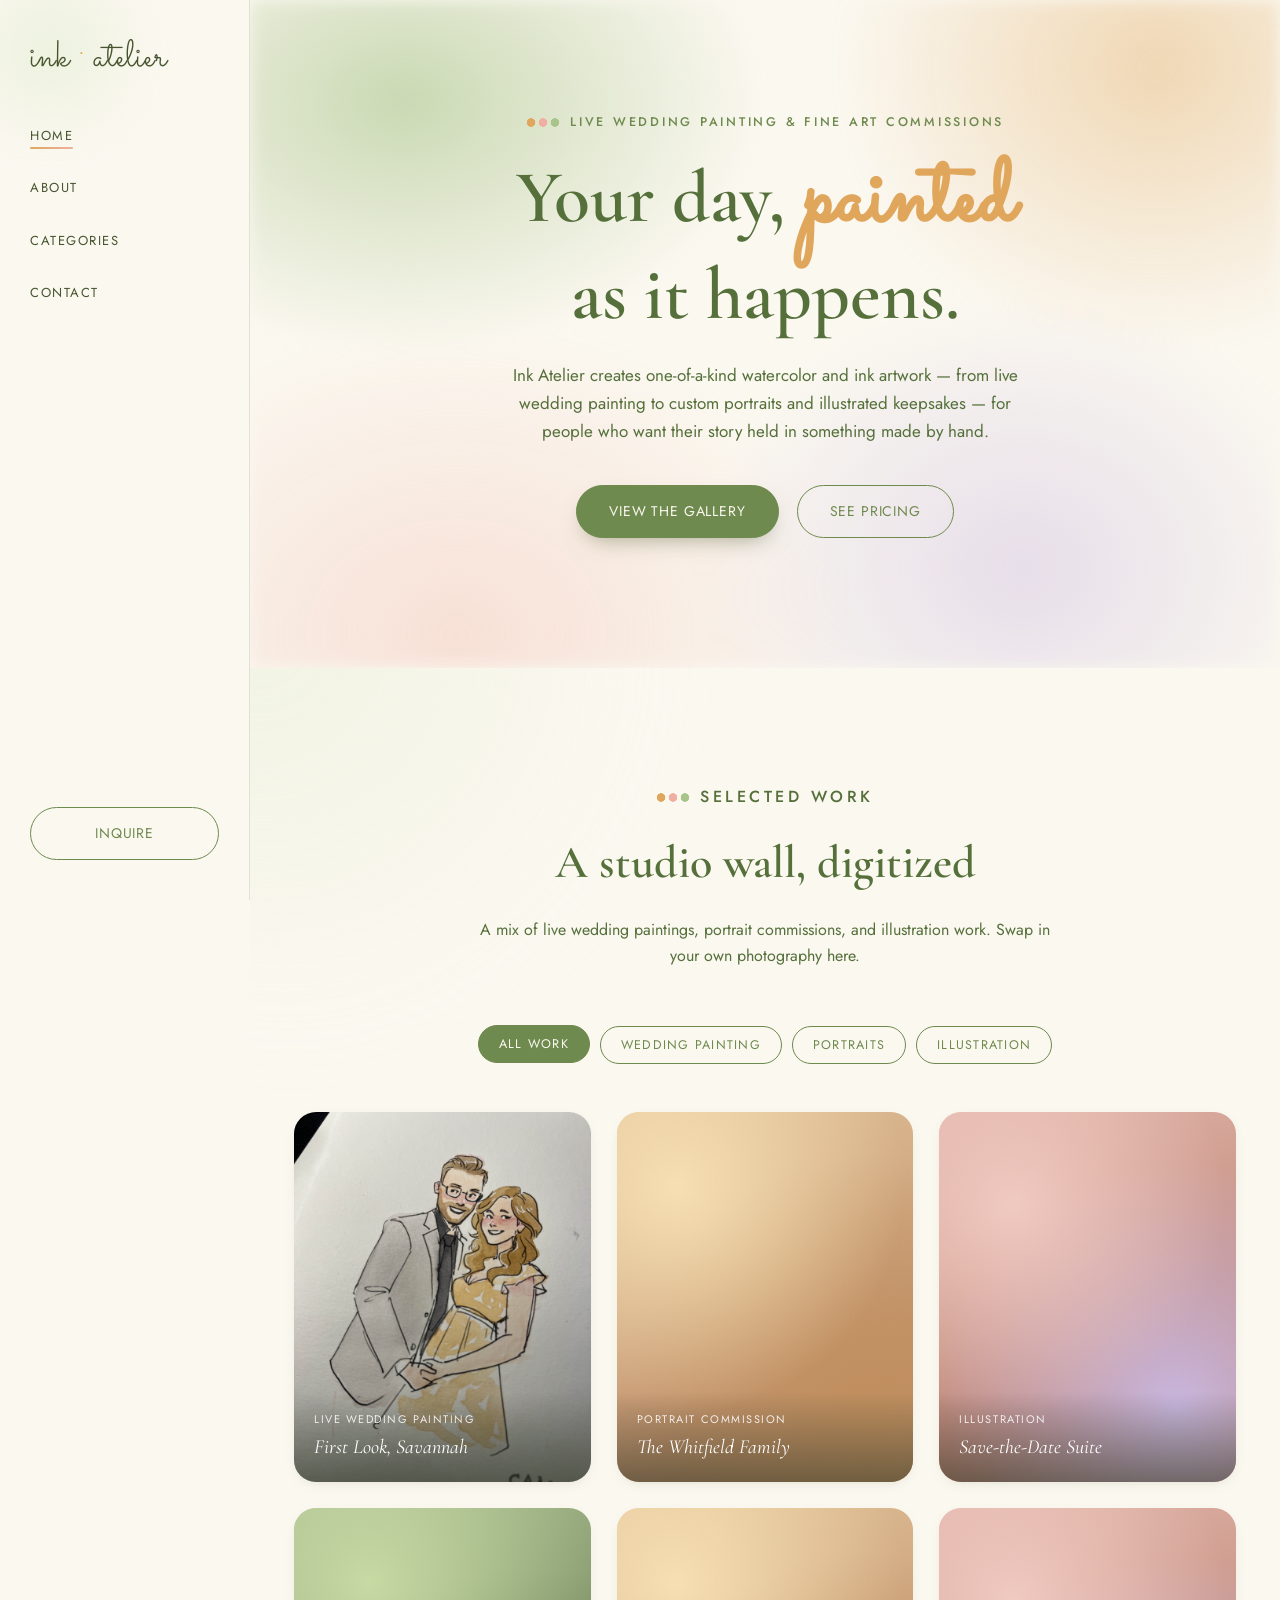
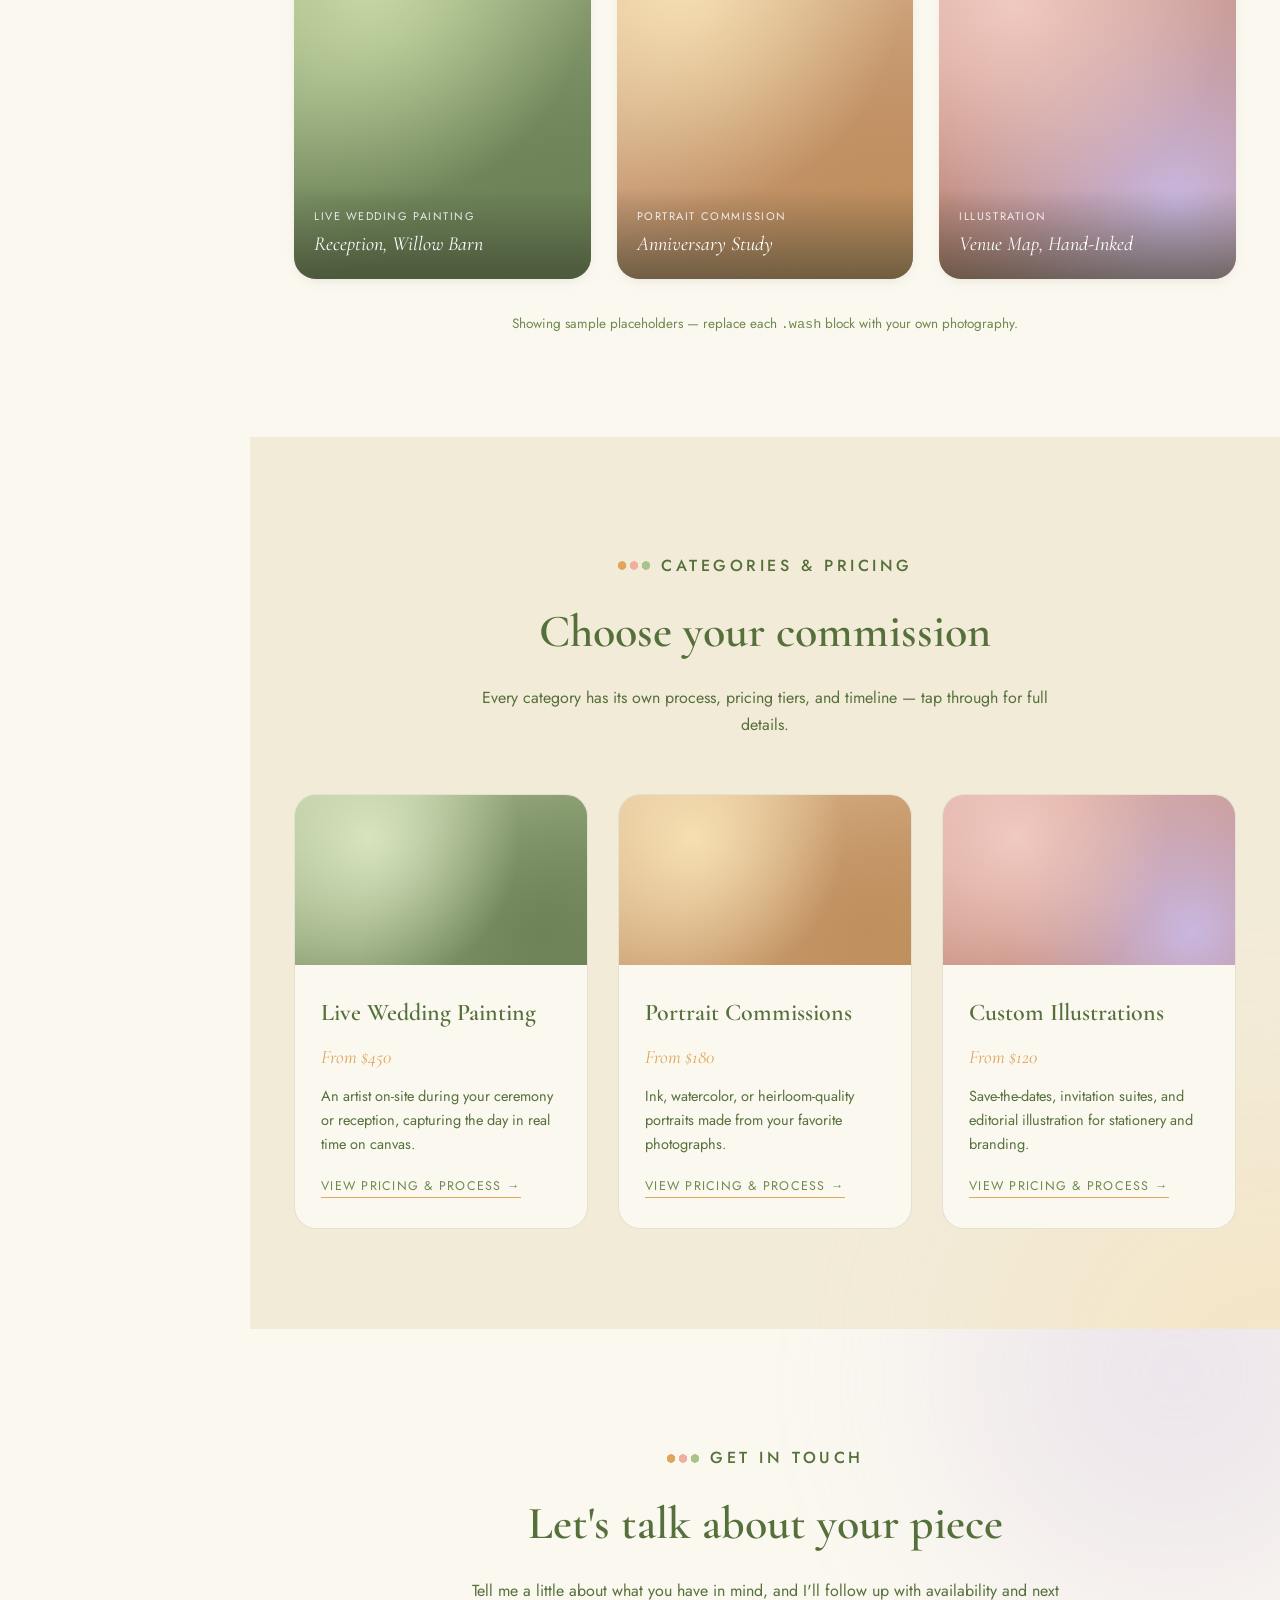
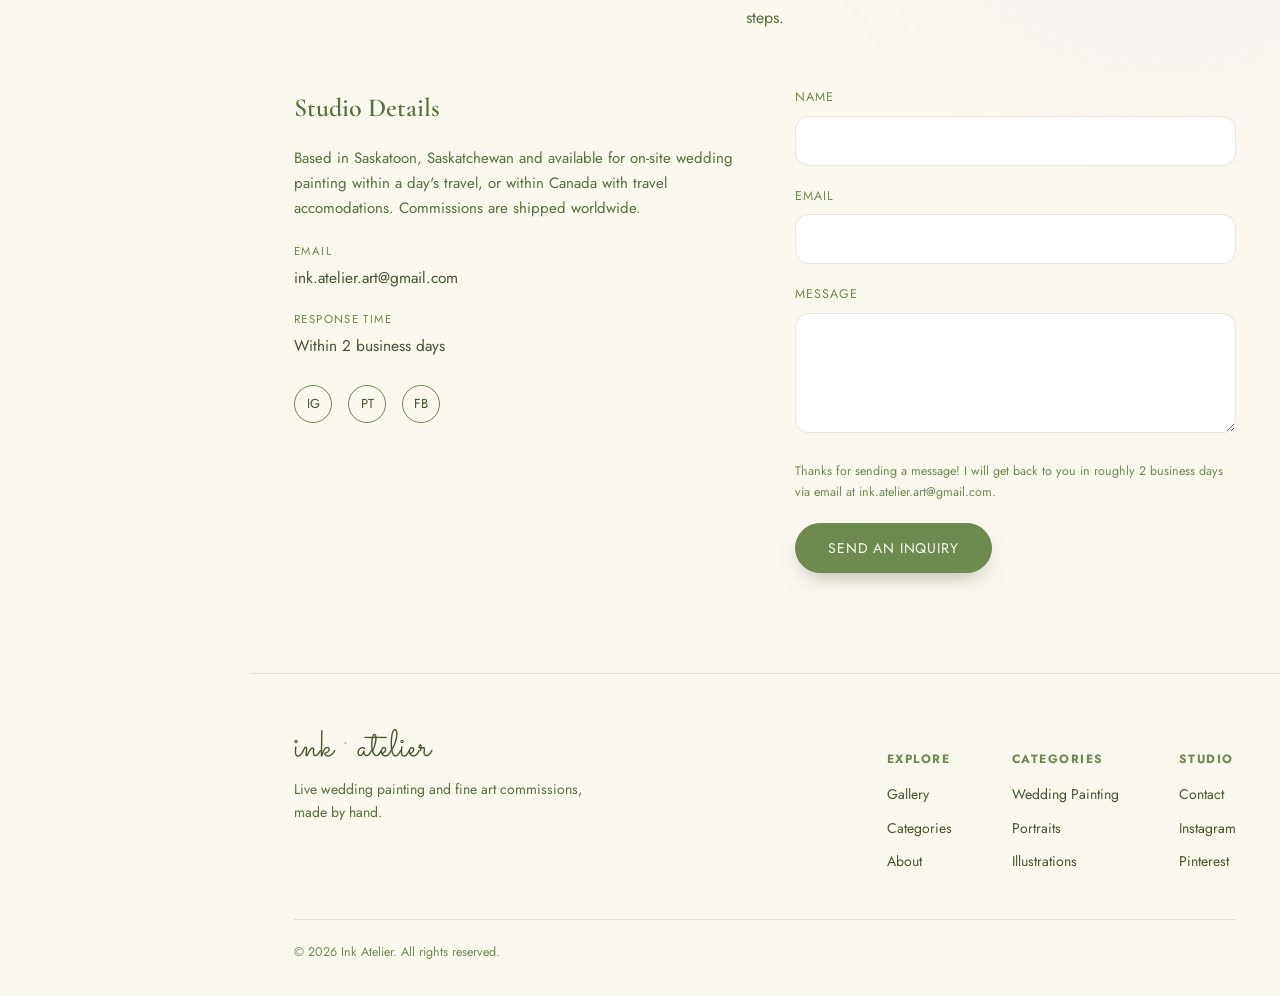
==== commit 6a36ff10: "updated pages to have individual gallery" ====
--- a/index.html
+++ b/index.html
@@ -139,16 +139,13 @@
     <div class="contact-grid">
       <div class="contact-info">
         <h3>Studio Details</h3>
-        <p>Based in-studio and available for on-site wedding painting within a day's travel, with commissions shipped worldwide.</p>
+        <p>Based in Saskatoon, Saskatchewan and available for on-site wedding painting within a day's travel, or within Canada with travel accomodations. Commissions are shipped worldwide.</p>
 
         <div class="contact-detail">
           <span class="label">Email</span>
-          <span class="val">hello@inkatelier.studio</span>
-        </div>
-        <div class="contact-detail">
-          <span class="label">Phone</span>
-          <span class="val">(555) 014-2288</span>
-        </div>
+          <span class="val">ink.atelier.art@gmail.com</span>
+        </div>
+
         <div class="contact-detail">
           <span class="label">Response Time</span>
           <span class="val">Within 2 business days</span>
@@ -161,28 +158,7 @@
         </div>
       </div>
 
-<!--       <form id="contactForm" novalidate>
-        <div class="form-field">
-          <label for="name">Full Name</label>
-          <input type="text" id="name" name="name" required>
-        </div>
-        <div class="form-field">
-          <label for="email">Email</label>
-          <input type="email" id="email" name="email" required>
-        </div>
-        <div class="form-field">
-          <label for="eventDate">Event Date (if applicable)</label>
-          <input type="date" id="eventDate" name="eventDate">
-        </div>
-        <div class="form-field">
-          <label for="message">Tell me about your project</label>
-          <textarea id="message" name="message" required></textarea>
-        </div>
-        <button type="submit" class="btn btn-primary">Send Inquiry</button>
-        <p class="form-note">This form is front-end only — connect it to your email service or a form backend (e.g. Formspree) to receive submissions.</p>
-        <p id="formStatus" role="status"></p>
-      </form> --><!-- Replace YOUR_DEPLOYED_URL with the URL you copied from Google Apps Script -->
-<form action="https://script.google.com/macros/s/AKfycby7xZGQAdoBsQdWuNzzFHmK2Uuzt8fKKCtdJZSqqMSHqQfymo3BkYIXmvtqj9M4Si9tpA/exec" method="POST">
+<form action="https://script.google.com/macros/s/AKfycbyaqq7eSNz140AICiaobcxPdeQuxBT_jdokzRFr5NPewMJxN-qsXDc-xk_OFuFXzMDJYA/exec" method="POST">
   <div class="form-field">
     <label for="name">Name</label>
     <input type="text" id="name" name="name" required>
@@ -195,7 +171,9 @@
     <label for="message">Message</label>
     <textarea id="message" name="message" required></textarea>
  </div>
-    <button type="submit"class="btn btn-primary">Send Message</button>
+     <div class="form-field"> <p class="form-note">Thanks for sending a message! I will get back to you in roughly 2 business days via email at ink.atelier.art@gmail.com.</p> </div>
+    <button type="submit"class="btn btn-primary">Send an Inquiry</button>
+
 </form>
     </div>
   </div>
@@ -231,7 +209,6 @@
     </div>
     <div class="footer-bottom">
       <span>© 2026 Ink Atelier. All rights reserved.</span>
-      <span>Site design — watercolor &amp; ink, olive palette</span>
     </div>
   </div>
 </footer>
--- a/style.css
+++ b/style.css
@@ -394,6 +394,11 @@
 .gallery-note{
   text-align:center; margin-top:34px; font-size:13.5px; color:var(--olive);
 }
+.category-gallery{
+  grid-template-columns:repeat(2,1fr);
+  max-width:600px;
+  margin:0 auto;
+}
 
 /* ---------- lightbox (click a gallery piece to view it larger) ---------- */
 .lightbox{
